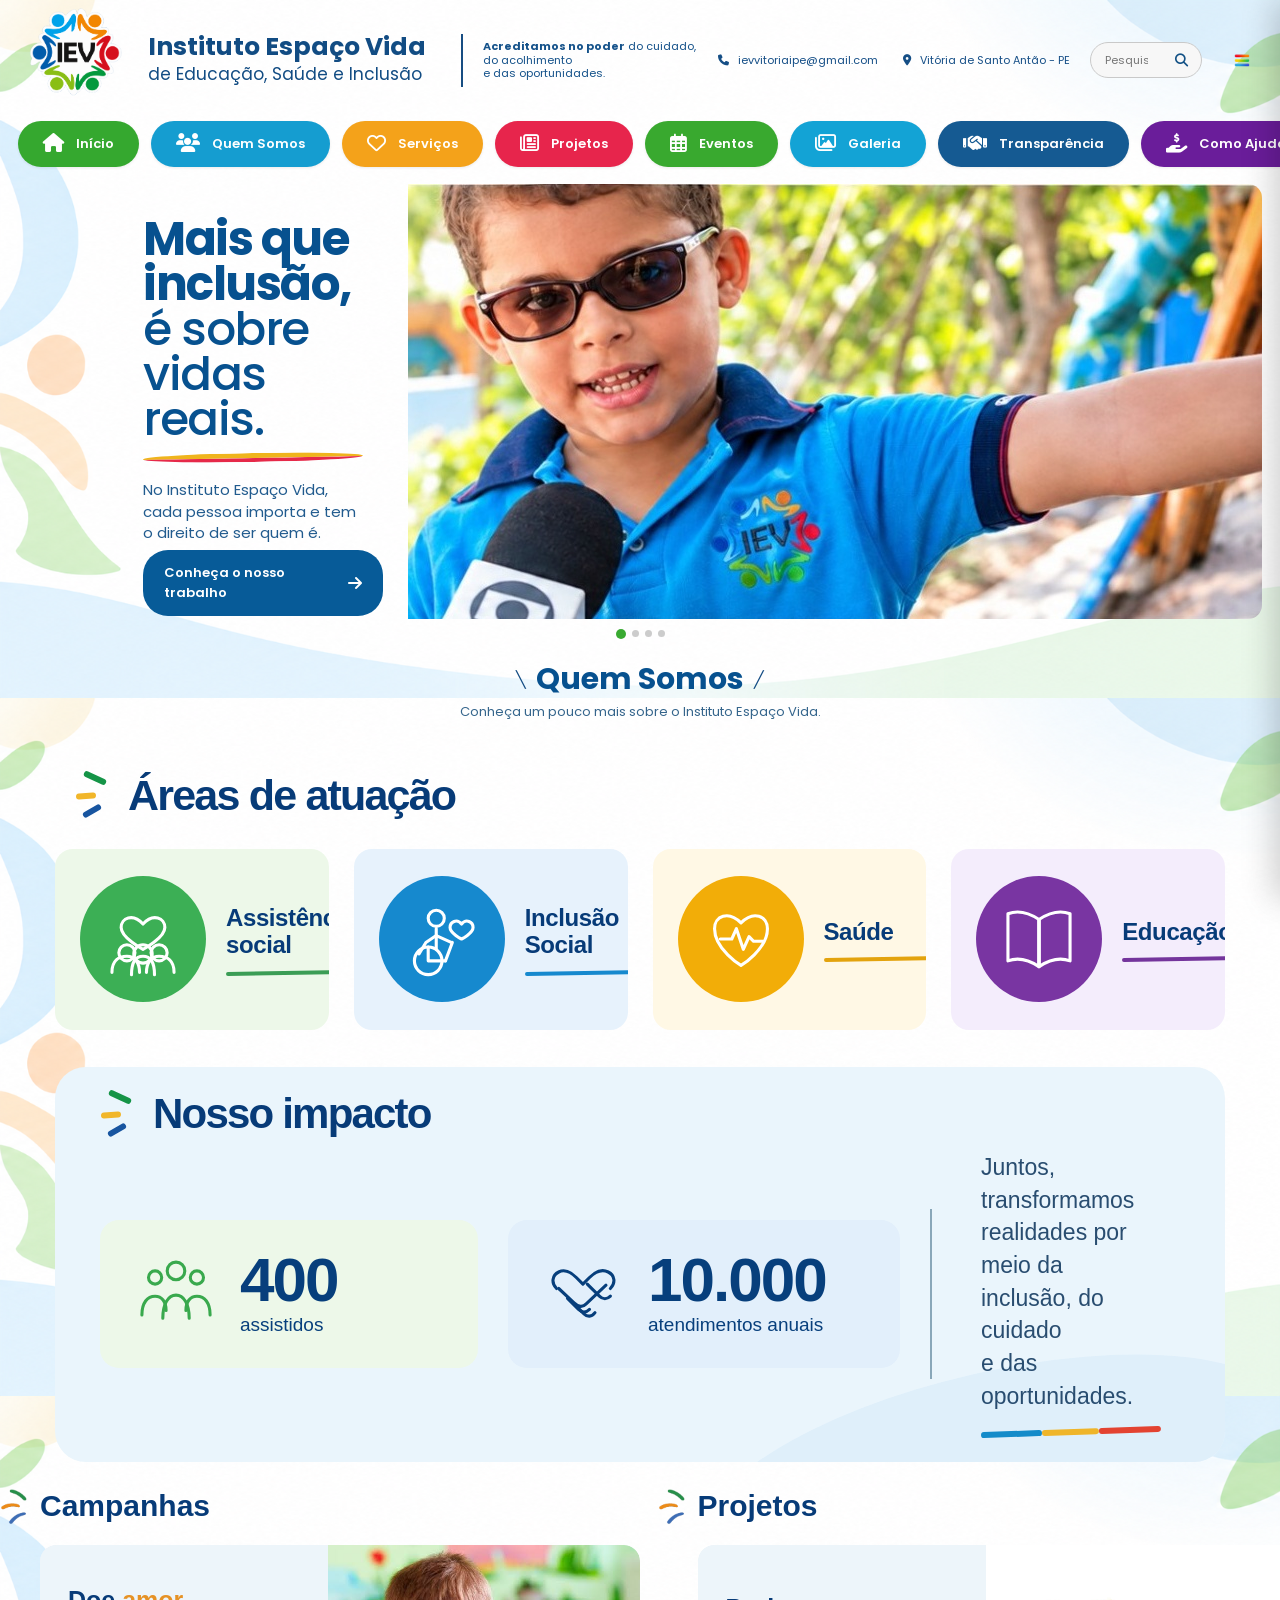
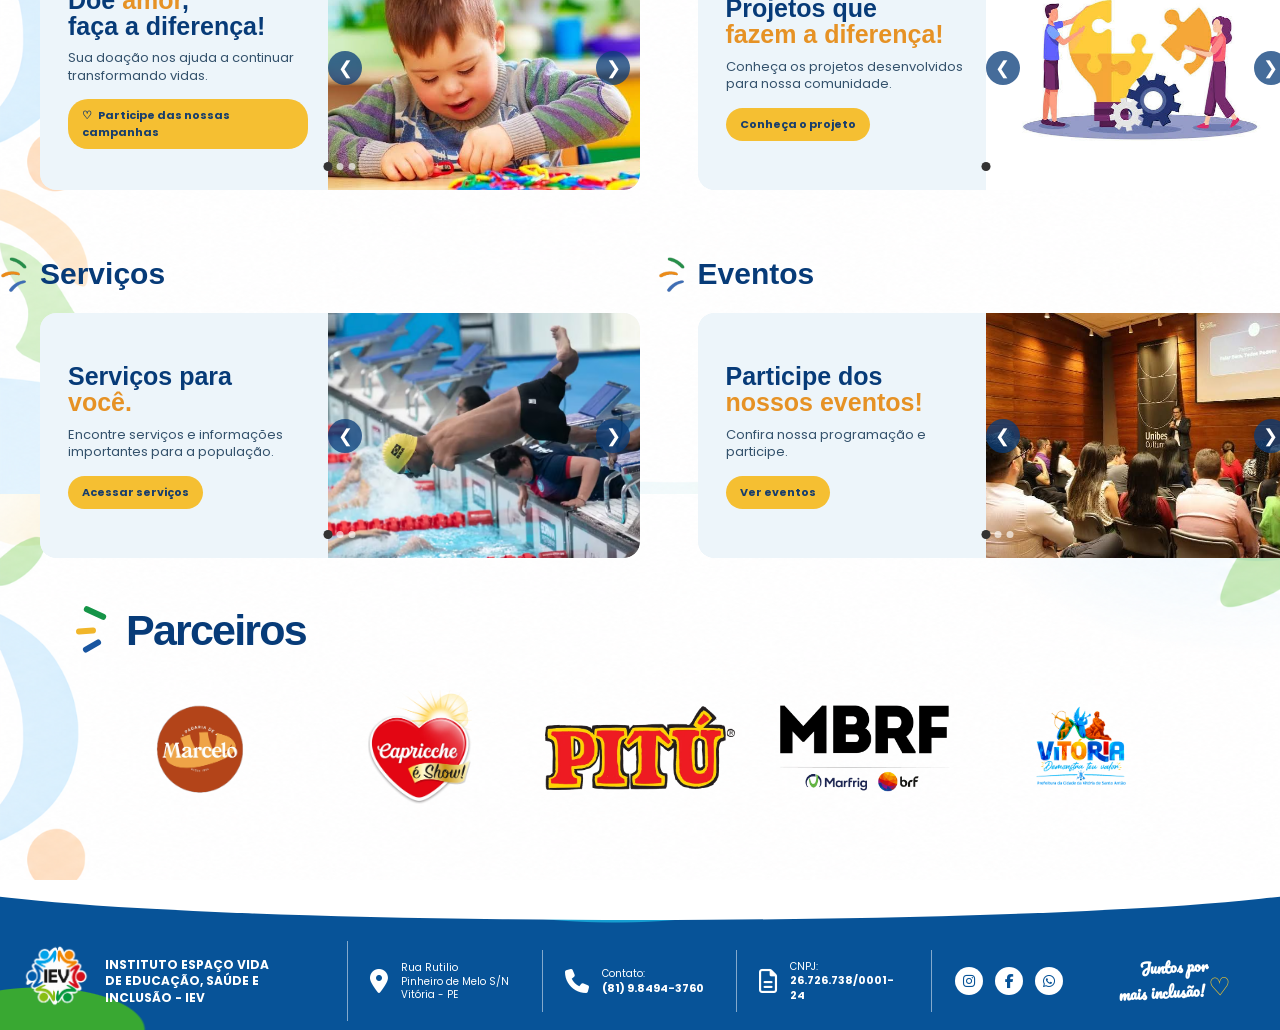
==== index.html @ 8237ec23 "Fix stylesheet and icon paths in index.html" ====
<!DOCTYPE html>
<html lang="pt-BR">
<head>
    <meta charset="UTF-8">
    <meta name="viewport" content="width=device-width, initial-scale=1.0">
    <title>IEV | Início</title>
    <link rel="stylesheet" href="Styles/style.css">
    <link rel="preconnect" href="https://fonts.googleapis.com">
    <link rel="preconnect" href="https://fonts.gstatic.com" crossorigin>
    <link href="https://fonts.googleapis.com/css2?family=Poppins:wght@400;500;600;700;800&family=Pacifico&display=swap" rel="stylesheet">
    <link rel="stylesheet" href="https://cdnjs.cloudflare.com/ajax/libs/font-awesome/6.7.2/css/all.min.css">
    <link rel="shortcut icon" href="Assets/Icons/iev-logo.png" type="image/x-icon">
</head>

<body>

<header class="topo">
    <div class="topo-principal container">
        <a href="#" class="marca">
            <img src="/Assets/Icons/iev-logo.png" alt="Instituto Espaço Vida">
        </a>

        <div class="instituto">
            <h1>Instituto Espaço Vida</h1>
            <span>de Educação, Saúde e Inclusão</span>
        </div>

        <div class="slogan">
            <strong>Acreditamos no poder</strong>
            do cuidado, do acolhimento<br>
            e das oportunidades.
        </div>

        <div class="contato-topo">
            <span><i class="fa-solid fa-phone"></i> ievvitoriaipe@gmail.com</span>
            <span><i class="fa-solid fa-location-dot"></i> Vitória de Santo Antão - PE</span>
        </div>

        <div class="busca">
            <input type="text" placeholder="Pesquisar no site...">
            <button aria-label="Pesquisar">
                <i class="fa-solid fa-magnifying-glass"></i>
            </button>
        </div>

        <div class="menu-hamburger" id="btnMenu">
            <img src="/Assets/Icons/menuHamb.png" alt="Abrir menu">
        </div>
    </div>

    <nav class="menu container">
        <a class="menu-item verde" href="#">
            <i class="fa-solid fa-house"></i> Início
        </a>

        <a class="menu-item azul" href="/Pages/quem-somos.html">
            <i class="fa-solid fa-users"></i> Quem Somos
        </a>

        <a class="menu-item laranja" href="/Pages/servicos.html">
            <i class="fa-regular fa-heart"></i> Serviços
        </a>

        <a class="menu-item vermelho" href="/Pages/projetos.html">
            <i class="fa-regular fa-newspaper"></i> Projetos
        </a>

        <a class="menu-item verde2" href="/Pages/eventos.html">
            <i class="fa-regular fa-calendar-days"></i> Eventos
        </a>

        <a class="menu-item azul2" href="/Pages/galeria.html">
            <i class="fa-regular fa-images"></i> Galeria
        </a>

        <a class="menu-item azul3" href="/Pages/transparencia.html">
            <i class="fa-solid fa-handshake"></i> Transparência
        </a>

        <a class="menu-item roxo" href="/Pages/como-ajudar.html">
            <i class="fa-solid fa-hand-holding-dollar"></i> Como Ajudar
        </a>

        <a class="menu-item roxo2" href="/Pages/contato.html">
            <i class="fa-regular fa-comments"></i> Contato
        </a>
    </nav>


    <!-- =========================
         BARRA LATERAL
    ========================== -->

    <aside class="barra-lateral" id="barraLateral">

        <button class="fechar-menu" id="btnFecharMenu" aria-label="Fechar menu">
            <i class="fa-solid fa-xmark"></i>
        </button>

        <div class="barra-conteudo">

            <div class="barra-titulo">
                <span>ADMINISTRAÇÃO</span>
            </div>

            <a href="/Pages/dashboard.html" class="opcao-intra">
                <i class="fa-solid fa-gauge-high"></i>
                <span>INTRA</span>
            </a>

        </div>

    </aside>

</header>


    <main>

        <section class="hero container">
            <div class="hero-conteudo">
                <div class="hero-texto">
                    <h2>Mais que<br>inclusão,<br><span>é sobre<br>vidas reais.</span></h2>
                    <div class="risco"></div>
                    <p>
                        No Instituto Espaço Vida,<br>
                        cada pessoa importa e tem<br>
                        o direito de ser quem é.
                    </p>
                    <a href="/Pages/projetos.html" class="botao-hero">
                        Conheça o nosso trabalho
                        <i class="fa-solid fa-arrow-right"></i>
                    </a>
                </div>
                <div class="hero-imagem">
                    <img
                        id="hero-slide"
                        src="/Assets/Img/hero_foto.jpg"
                        alt="Criança participando de atividade do Instituto Espaço Vida">
                    </div>
            </div>
        </section>
        <div class="indicadores" id="hero-indicadores"></div>
        <script src="/Script/hero-carousel.js" defer></script>

        <section class="quem-somos">

            <div class="container quem-conteudo">
                <div class="titulo-secao">
                    <span class="linha"></span>
                    <span class="risquinhos">╲</span>
                    <h2>Quem Somos</h2>
                    <span class="risquinhos">╱</span>
                    <span class="linha"></span>
                </div>

                <p>Conheça um pouco mais sobre o Instituto Espaço Vida.</p>
            </div>
        </section>
        
<section class="areas-atuacao">

    <!-- TÍTULO -->
    <div class="areas-titulo">
        <span class="areas-marca" aria-hidden="true">
            <i class="marca-verde"></i>
            <i class="marca-amarela"></i>
            <i class="marca-azul"></i>
        </span>

        <h2>Áreas de atuação</h2>
    </div>


    <!-- ÁREAS -->
    <div class="areas-grid">

        <!-- Assistência Social -->
        <div class="area-card area-verde">
            <div class="area-icone">
                <svg viewBox="0 0 80 80">
                    <!-- coração -->
                    <path d="M40 27
                             C31 17 21 22 21 30
                             C21 39 40 49 40 49
                             C40 49 59 39 59 30
                             C59 22 49 17 40 27Z"/>
                    
                    <!-- pessoas -->
                    <circle cx="26" cy="52" r="7"/>
                    <circle cx="40" cy="53" r="8"/>
                    <circle cx="54" cy="52" r="7"/>

                    <path d="M13 69
                             C13 59 19 55 26 55
                             C33 55 37 61 37 69"/>

                    <path d="M30 71
                             C30 59 34 55 40 55
                             C46 55 50 59 50 71"/>

                    <path d="M43 69
                             C43 61 47 55 54 55
                             C61 55 67 59 67 69"/>
                </svg>
            </div>

            <div class="area-conteudo">
                <h3>Assistência<br>social</h3>
                <span class="area-sublinhado"></span>
            </div>
        </div>


        <!-- Inclusão Social -->
        <div class="area-card area-azul">
            <div class="area-icone">
                <svg viewBox="0 0 80 80">

                    <!-- cabeça -->
                    <circle cx="35" cy="22" r="7"/>

                    <!-- corpo -->
                    <path d="M35 31 L35 49"/>
                    <path d="M35 37 L48 43"/>

                    <!-- braço -->
                    <path d="M35 37 L26 43 L20 53"/>

                    <!-- cadeira -->
                    <circle cx="28" cy="59" r="12"/>
                    <path d="M28 47 L28 59 L43 59"/>
                    <path d="M43 59 L49 43"/>

                    <!-- coração -->
                    <path d="M57 27
                             C53 22 47 25 47 30
                             C47 35 57 40 57 40
                             C57 40 67 35 67 30
                             C67 25 61 22 57 27Z"/>
                </svg>
            </div>

            <div class="area-conteudo">
                <h3>Inclusão<br>Social</h3>
                <span class="area-sublinhado"></span>
            </div>
        </div>


        <!-- Saúde -->
        <div class="area-card area-amarelo">
            <div class="area-icone">
                <svg viewBox="0 0 80 80">
                    <path d="M40 63
                             C40 63 17 49 17 31
                             C17 20 29 15 40 26
                             C51 15 63 20 63 31
                             C63 49 40 63 40 63Z"/>

                    <!-- batimento -->
                    <path d="M22 40
                             H32
                             L36 31
                             L42 49
                             L47 38
                             L51 42
                             H59"/>
                </svg>
            </div>

            <div class="area-conteudo">
                <h3>Saúde</h3>
                <span class="area-sublinhado"></span>
            </div>
        </div>


        <!-- Educação -->
        <div class="area-card area-roxo">
            <div class="area-icone">
                <svg viewBox="0 0 80 80">

                    <!-- livro -->
                    <path d="M13 18
                             C21 15 31 17 40 23
                             V64
                             C31 58 21 56 13 59Z"/>

                    <path d="M67 18
                             C59 15 49 17 40 23
                             V64
                             C49 58 59 56 67 59Z"/>

                    <path d="M40 23V64"/>
                </svg>
            </div>

            <div class="area-conteudo">
                <h3>Educação</h3>
                <span class="area-sublinhado"></span>
            </div>
        </div>

    </div>


    <!-- NOSSO IMPACTO -->
    <div class="impacto">

        <div class="impacto-titulo">
            <span class="areas-marca" aria-hidden="true">
                <i class="marca-verde"></i>
                <i class="marca-amarela"></i>
                <i class="marca-azul"></i>
            </span>

            <h2>Nosso impacto</h2>
        </div>


        <div class="impacto-conteudo">

            <!-- 400 -->
            <div class="impacto-numero impacto-verde">

                <svg class="impacto-icone" viewBox="0 0 80 80">
                    <circle cx="40" cy="19" r="8"/>
                    <circle cx="21" cy="25" r="6"/>
                    <circle cx="59" cy="25" r="6"/>

                    <path d="M28 62
                             C28 49 33 41 40 41
                             C47 41 52 49 52 62"/>

                    <path d="M9 59
                             C9 48 14 42 21 42
                             C27 42 31 47 31 55"/>

                    <path d="M49 55
                             C49 47 53 42 59 42
                             C66 42 71 48 71 59"/>
                </svg>

                <div>
                    <strong>400</strong>
                    <span>assistidos</span>
                </div>

            </div>


            <!-- 10.000 -->
            <div class="impacto-numero impacto-azul">

                <svg class="impacto-icone" viewBox="0 0 80 80">
                    <path d="M15 35
                             C10 30 11 23 17 20
                             C23 17 28 20 33 25
                             L39 31
                             L45 25
                             C50 20 56 17 62 20
                             C68 23 69 30 64 35"/>

                    <path d="M17 35
                             L31 48
                             C35 52 39 52 42 49
                             L60 32"/>

                    <path d="M25 44
                             L35 54
                             C38 57 42 57 45 54"/>

                    <path d="M33 51
                             L40 58
                             C43 61 47 61 50 57"/>

                    <path d="M43 31
                             L54 42
                             C57 45 61 45 64 42"/>
                </svg>

                <div>
                    <strong>10.000</strong>
                    <span>atendimentos anuais</span>
                </div>

            </div>


            <!-- DIVISOR -->
            <div class="impacto-divisor"></div>


            <!-- TEXTO -->
            <div class="impacto-texto">

                <p>
                    Juntos, transformamos<br>
                    realidades por meio da<br>
                    inclusão, do cuidado<br>
                    e das oportunidades.
                </p>

                <div class="impacto-linha">
                    <span class="linha-azul"></span>
                    <span class="linha-amarela"></span>
                    <span class="linha-vermelha"></span>
                </div>

            </div>

        </div>
    </div>

</section>

       <div class="carrosseis-grid">

    <!-- ================= CAMPANHAS ================= -->

    <div class="carrossel-bloco">

        <div class="titulo-campanha">
            <img src="/Assets/Icons/detaLogo.png" alt="">
            <h2>Campanhas</h2>
        </div>

        <div class="carrossel-wrapper">

            <div class="carrossel-container" id="carrossel1">

                <!-- SLIDE 1 -->
                <div class="carrossel-slide">

                    <div class="slide-texto">
                        <h3>Doe <span>amor</span>,<br>faça a diferença!</h3>

                        <p>
                            Sua doação nos ajuda a continuar
                            transformando vidas.
                        </p>

                        <a href="#" class="slide-botao">
                            ♡ &nbsp; Participe das nossas campanhas
                        </a>
                    </div>

                    <div class="slide-imagem">
                        <img src="/Assets/Img/projeto1.jpeg" alt="Campanha">
                    </div>

                </div>


                <!-- SLIDE 2 -->
                <div class="carrossel-slide">

                    <div class="slide-texto">
                        <h3>Juntos podemos<br><span>transformar vidas!</span></h3>

                        <p>
                            Faça parte das nossas ações
                            e ajude quem precisa.
                        </p>

                        <a href="#" class="slide-botao">
                            Saiba mais
                        </a>
                    </div>

                    <div class="slide-imagem">
                        <img src="/Assets/Img/projeto2.jpeg" alt="Campanha">
                    </div>

                </div>


                <!-- SLIDE 3 -->
                <div class="carrossel-slide">

                    <div class="slide-texto">
                        <h3>Uma atitude pode<br><span>mudar tudo.</span></h3>

                        <p>
                            Conheça nossas campanhas
                            e participe.
                        </p>

                        <a href="#" class="slide-botao">
                            Saiba mais
                        </a>
                    </div>

                    <div class="slide-imagem">
                        <img src="/Assets/Img/projeto3.jpeg" alt="Campanha">
                    </div>

                </div>

            </div>

            <button class="btn-carrossel prev" id="btnPrev1">&#10094;</button>
            <button class="btn-carrossel next" id="btnNext1">&#10095;</button>

            <div class="carrossel-indicadores" id="indicadores1"></div>

        </div>

    </div>


    <!-- ================= PROJETOS ================= -->

    <div class="carrossel-bloco">

        <div class="titulo-campanha">
            <img src="/Assets/Icons/detaLogo.png" alt="">
            <h2>Projetos</h2>
        </div>

        <div class="carrossel-wrapper">

            <div class="carrossel-container" id="carrossel2">

                <div class="carrossel-slide">

                    <div class="slide-texto">
                        <h3>Projetos que<br><span>fazem a diferença!</span></h3>

                        <p>
                            Conheça os projetos desenvolvidos
                            para nossa comunidade.
                        </p>

                        <a href="#" class="slide-botao">
                            Conheça o projeto
                        </a>
                    </div>

                    <div class="slide-imagem">
                        <img src="/Assets/Img/projeto4.jpeg" alt="Projeto">
                    </div>

                </div>


                <div class="carrossel-slide">

                    <div class="slide-texto">
                        <h3>Construindo um<br><span>futuro melhor.</span></h3>

                        <p>
                            Nossos projetos levam oportunidades
                            para diferentes áreas.
                        </p>

                        <a href="#" class="slide-botao">
                            Saiba mais
                        </a>
                    </div>

                    <div class="slide-imagem">
                        <img src="/Assets/Img/projeto5.jpeg" alt="Projeto">
                    </div>

                </div>


                <div class="carrossel-slide">

                    <div class="slide-texto">
                        <h3>Transformando<br><span>realidades.</span></h3>

                        <p>
                            Veja os resultados dos nossos projetos.
                        </p>

                        <a href="#" class="slide-botao">
                            Saiba mais
                        </a>
                    </div>

                    <div class="slide-imagem">
                        <img src="/Assets/Img/projeto6.jpeg" alt="Projeto">
                    </div>

                </div>

            </div>

            <button class="btn-carrossel prev" id="btnPrev2">&#10094;</button>
            <button class="btn-carrossel next" id="btnNext2">&#10095;</button>

            <div class="carrossel-indicadores" id="indicadores2"></div>

        </div>

    </div>


    <!-- ================= SERVIÇOS ================= -->

    <div class="carrossel-bloco">

        <div class="titulo-campanha">
            <img src="/Assets/Icons/detaLogo.png" alt="">
            <h2>Serviços</h2>
        </div>

        <div class="carrossel-wrapper">

            <div class="carrossel-container" id="carrossel3">

                <div class="carrossel-slide">

                    <div class="slide-texto">
                        <h3>Serviços para<br><span>você.</span></h3>

                        <p>
                            Encontre serviços e informações
                            importantes para a população.
                        </p>

                        <a href="#" class="slide-botao">
                            Acessar serviços
                        </a>
                    </div>

                    <div class="slide-imagem">
                        <img src="/Assets/Img/servico1.jpeg" alt="Serviço">
                    </div>

                </div>


                <div class="carrossel-slide">

                    <div class="slide-texto">
                        <h3>Facilitando o seu<br><span>dia a dia.</span></h3>

                        <p>
                            Consulte os serviços disponíveis
                            para você.
                        </p>

                        <a href="#" class="slide-botao">
                            Saiba mais
                        </a>
                    </div>

                    <div class="slide-imagem">
                        <img src="/Assets/Img/servico2.jpeg" alt="Serviço">
                    </div>

                </div>


                <div class="carrossel-slide">

                    <div class="slide-texto">
                        <h3>Informação<br><span>ao seu alcance.</span></h3>

                        <p>
                            Acesse informações e serviços
                            de forma simples.
                        </p>

                        <a href="#" class="slide-botao">
                            Saiba mais
                        </a>
                    </div>

                    <div class="slide-imagem">
                        <img src="/Assets/Img/servico3.jpeg" alt="Serviço">
                    </div>

                </div>

            </div>

            <button class="btn-carrossel prev" id="btnPrev3">&#10094;</button>
            <button class="btn-carrossel next" id="btnNext3">&#10095;</button>

            <div class="carrossel-indicadores" id="indicadores3"></div>

        </div>

    </div>


    <!-- ================= EVENTOS ================= -->

    <div class="carrossel-bloco">

        <div class="titulo-campanha">
            <img src="/Assets/Icons/detaLogo.png" alt="">
            <h2>Eventos</h2>
        </div>

        <div class="carrossel-wrapper">

            <div class="carrossel-container" id="carrossel4">

                <div class="carrossel-slide">

                    <div class="slide-texto">
                        <h3>Participe dos<br><span>nossos eventos!</span></h3>

                        <p>
                            Confira nossa programação
                            e participe.
                        </p>

                        <a href="#" class="slide-botao">
                            Ver eventos
                        </a>
                    </div>

                    <div class="slide-imagem">
                        <img src="/Assets/Img/evento1.jpeg" alt="Evento">
                    </div>

                </div>


                <div class="carrossel-slide">

                    <div class="slide-texto">
                        <h3>Momentos que<br><span>fazem história.</span></h3>

                        <p>
                            Confira os próximos eventos
                            da cidade.
                        </p>

                        <a href="#" class="slide-botao">
                            Saiba mais
                        </a>
                    </div>

                    <div class="slide-imagem">
                        <img src="/Assets/Img/evento2.jpeg" alt="Evento">
                    </div>

                </div>


                <div class="carrossel-slide">

                    <div class="slide-texto">
                        <h3>Venha fazer<br><span>parte!</span></h3>

                        <p>
                            Acompanhe nossa agenda
                            de eventos.
                        </p>

                        <a href="#" class="slide-botao">
                            Ver programação
                        </a>
                    </div>

                    <div class="slide-imagem">
                        <img src="/Assets/Img/evento3.jpeg" alt="Evento">
                    </div>

                </div>

            </div>

            <button class="btn-carrossel prev" id="btnPrev4">&#10094;</button>
            <button class="btn-carrossel next" id="btnNext4">&#10095;</button>

            <div class="carrossel-indicadores" id="indicadores4"></div>

        </div>

    </div>

</div>
       







<section class="parceiros">

    <div class="parceiros-titulo">
        <span class="parceiros-marca" aria-hidden="true">
            <i class="marca-verde"></i>
            <i class="marca-amarela"></i>
            <i class="marca-azul"></i>
        </span>

    
        <h2>Parceiros</h2>
    </div>

    <div class="parceiros-logos">

        <div class="parceiro-logo">
            <img src="/Assets/Icons/logo-marcelo.png" alt="Padaria de Marcelo">
        </div>

        <div class="parceiro-logo">
            <img src="/Assets/Icons/carpriche.png" alt="Capricche">
        </div>

        <div class="parceiro-logo">
            <img src="/Assets/Icons/pitu.png" alt="Pitú">
        </div>

        <div class="parceiro-logo">
            <img src="/Assets/Icons/mbrf.png" alt="MBRF">
        </div>

        <div class="parceiro-logo">
            <img src="/Assets/Icons/logo-vitoria.png" alt="Vitória">
        </div>

    </div>

</section>


   


    
</section>

    </main>

    <footer class="rodape">
        <div class="rodape-principal container">

            <div class="footer-marca">
                <img src="/Assets/Icons/iev-logo.png" alt="IEV">
                <strong>INSTITUTO ESPAÇO VIDA<br>
                    DE EDUCAÇÃO, SAÚDE E INCLUSÃO - IEV</strong>
            </div>

            <div class="footer-item">
                <i class="fa-solid fa-location-dot"></i>
                <div>
                    <small>Rua Rutilio</small>
                    <small>Pinheiro de Melo S/N</small>
                    <small>Vitória - PE</small>
                </div>
            </div>

            <div class="footer-item">
                <i class="fa-solid fa-phone"></i>
                <div>
                    <small>Contato:</small>
                    <strong>(81) 9.8494-3760</strong>
                </div>
            </div>

            <div class="footer-item">
                <i class="fa-regular fa-file-lines"></i>
                <div>
                    <small>CNPJ:</small>
                    <strong>26.726.738/0001-24</strong>
                </div>
            </div>

            <div class="redes">
                <a href="https://www.instagram.com/espacovidavitoria/" target="_blank"><i class="fa-brands fa-instagram"></i></a>
                <a href="#" target="_blank"><i class="fa-brands fa-facebook-f"></i></a>
                <a href="https://wa.me/5581984943760" target="_blank"><i class="fa-brands fa-whatsapp"></i></a>
            </div>

            <div class="frase-footer">
                <strong>Juntos por<br>mais inclusão!</strong>
                <span>♡</span>
            </div>
        </div>
    </footer>

    <script src="/Script/script.js"></script>
    <script src="/Script/carrossel.js"></script>

</body>
</html>
---- Styles/style.css ----
/* =========================
   GERAL
========================= */
* {
    margin: 0;
    padding: 0;
    box-sizing: border-box;
}

:root {
    --azul: #075398;
    --azul-escuro: #07518f;
    --azul-claro: #159ed1;
    --verde: #36a62d;
    --verde-claro: #8bcf48;
    --laranja: #f6a51b;
    --vermelho: #e5264f;
    --roxo: #75439a;
    --branco: #ffffff;
}

body {
    font-family: "Poppins", Arial, sans-serif;

    background-image:
        url('/Assets/Img/IevFundo.png'),
        url('/Assets/Img/ievFundo2.png');

    background-size:
        100% auto,
        100% auto;

    background-position:
        top center,
        100% center;

    background-repeat:
        repeat-y,
        repeat-y;

    background-attachment: scroll;

    background-color: #ffffff;

    color: #124b83;
    overflow-x: hidden;
}

h2 {
    text-align: left;
}

.container {
    width: min(1500px, calc(100% - 36px));
    margin: 0 auto;
}

/* =========================
    CABEÇALHO
========================= */


.topo {
    background: transparent;
     position: relative;
    z-index: 10;
}

.topo-principal {
    min-height: 104px;
    display: flex;
    align-items: center;
    gap: 20px;
}

.marca {
    width: 110px;
    flex: 0 0 110px;
}

.marca img {
    display: block;
    width: 100%;
    height: auto;
    mix-blend-mode: multiply;
}

.instituto {
    border-right: 2px solid #174d82;
    padding-right: 28px;
    min-width: 315px;
}

.instituto h1 {
    font-size: 25px;
    line-height: 1.05;
    color: #124c83;
    font-weight: 700;
}

.instituto span {
    font-size: 17px;
    color: #124c83;
}

.slogan {
    font-size: 11px;
    line-height: 1.25;
    color: #15528a;
    min-width: 215px;
}

.slogan strong {
    font-weight: 700;
}

.contato-topo {
    margin-left: auto;
    display: flex;
    align-items: center;
    gap: 25px;
    font-size: 11px;
    color: #164f87;
    white-space: nowrap;
}

.contato-topo i {
    margin-right: 6px;
    color: #154e85;
}

.busca {
    width: 220px;
    height: 36px;
    border: 1px solid #c9c9c9;
    border-radius: 25px;
    display: flex;
    overflow: hidden;
    background: #f7f7f7;
}

.busca input {
    border: 0;
    outline: 0;
    background: transparent;
    padding: 0 14px;
    width: 100%;
    font-family: inherit;
    font-size: 11px;
}

.busca button {
    border: 0;
    background: transparent;
    color: #145286;
    padding: 0 13px;
    cursor: pointer;
}

/* =========================
   MENU
========================= */

.menu {
    display: flex;
    align-items: center;
    justify-content: space-between;
    gap: 12px;
    padding-bottom: 17px;
}

.menu-item {
    height: 46px;
    padding: 0 25px;
    border-radius: 28px;
    color: #fff;
    text-decoration: none;
    display: flex;
    align-items: center;
    justify-content: center;
    gap: 12px;
    font-size: 13px;
    font-weight: 600;
    white-space: nowrap;
    box-shadow: 0 1px 3px rgba(0,0,0,.08);
    transition: transform .2s ease, filter .2s ease;
}

.menu-item:hover {
    transform: translateY(-2px);
    filter: brightness(.96);
}

.menu-item i {
    font-size: 19px;
}

.verde { background: #35a82f; }
.azul { background: #159dd0; }
.laranja { background: #f4a21a; }
.vermelho { background: #e7254c; }
.verde2 { background: #39a92f; }
.azul2 { background: #13a3d5; }
.azul3 { background: #155a92; }
.roxo { background: #6a1d9a; }
.roxo2 { background: #4e1373; }

.menu-hamburger {
    width: 80px;
    height: 80px;
    cursor: pointer;
}

.menu-hamburger img {
    width: 100%;
    height: 100%;
    object-fit: contain;
    display: block;
}

/* =========================
   BARRA LATERAL
========================= */

.barra-lateral {
    position: fixed;
    top: 0;
    right: 0;

    width: 320px;
    height: 100vh;

    background: #ffffff;

    box-shadow: -8px 0 30px rgba(0, 0, 0, 0.18);

    z-index: 9999;

    transform: translateX(100%);
    transition: transform 0.35s ease;

    overflow-y: auto;
}

/* Quando o menu estiver aberto */
.barra-lateral.aberta {
    transform: translateX(0);
}


/* =========================
   BOTÃO FECHAR
========================= */

.fechar-menu {
    position: absolute;

    top: 20px;
    right: 20px;

    width: 50px;
    height: 50px;

    border: none;
    border-radius: 12px;

    background: #075398;
    color: white;

    font-size: 24px;

    cursor: pointer;

    display: flex;
    align-items: center;
    justify-content: center;

    transition: 0.2s ease;
}

.fechar-menu:hover {
    background: #36a62d;
    transform: scale(1.05);
}


/* =========================
   CONTEÚDO
========================= */

.barra-conteudo {
    padding: 95px 25px 30px;
}


/* =========================
   TÍTULO
========================= */

.barra-titulo {
    margin-bottom: 20px;
    padding-bottom: 12px;

    border-bottom: 2px solid #eeeeee;
}

.barra-titulo span {
    font-family: "Poppins", Arial, sans-serif;

    font-size: 14px;
    font-weight: 700;

    color: #075398;

    letter-spacing: 1px;
}


/* =========================
   OPÇÃO INTRA
========================= */

.opcao-intra {
    display: flex;
    align-items: center;
    gap: 15px;

    width: 100%;

    padding: 17px 18px;

    border-radius: 14px;

    background: #075398;

    color: white;

    text-decoration: none;

    font-family: "Poppins", Arial, sans-serif;

    transition: 0.25s ease;

    box-shadow: 0 5px 15px rgba(7, 83, 152, 0.20);
}

.opcao-intra i {
    font-size: 20px;
}

.opcao-intra span {
    font-size: 16px;
    font-weight: 600;
}

.opcao-intra:hover {
    background: #36a62d;

    transform: translateX(-4px);

    box-shadow: 0 7px 18px rgba(54, 166, 45, 0.25);
}


/* =========================
   MOBILE
========================= */

@media (max-width: 600px) {

    .barra-lateral {
        width: 85%;
        max-width: 320px;
    }

}



/* =========================
   PRICIPAL (HERO)
========================= */

.hero {
    border-radius: 14px;
    overflow: hidden;
    height: 435px;
    position: relative;
    background: transparent;
}

.hero-conteudo {
    height: 100%;
    display: flex;
}

.hero-texto {
    width: 29%;
    min-width: 390px;
    position: relative;
    z-index: 2;
    padding: 32px 25px 25px 125px;
    background: transparent;  
}

.hero-texto h2 {
    font-size: 47px;
    line-height: .96;
    font-weight: 700;
    color: #07518f;
    letter-spacing: -1.5px;
}

.hero-texto h2 span {
    font-weight: 500;
}

.risco {
    margin: 12px 0 17px;
    width: 220px;
    height: 8px;
    border-radius: 50%;
    border-top: 5px solid #efb41c;
    border-bottom: 4px solid #e62949;
    transform: rotate(-1deg);
}

.hero-texto p {
    font-size: 15px;
    line-height: 1.42;
    color: #215b8e;
}

.botao-hero {
    margin-top: 7px;
    display: inline-flex;
    align-items: center;
    gap: 22px;
    background: #075b98;
    color: white;
    text-decoration: none;
    padding: 13px 21px;
    border-radius: 25px;
    font-size: 13px;
    font-weight: 600;
}

.botao-hero i {
    font-size: 16px;
}

.hero-imagem {
    flex: 1;
    min-width: 0;
    position: relative;
}

.hero-imagem img {
    width: 100%;
    height: 100%;
    object-fit: cover;
    object-position: center;
    display: block;
}

.indicadores {
    height: 30px;
    display: flex;
    align-items: center;
    justify-content: center;
    gap: 6px;
}

.indicadores span {
    width: 7px;
    height: 7px;
    border-radius: 50%;
    background: #ccc;
}

.indicadores .ativo {
    width: 10px;
    height: 10px;
    background: #39aa31;
}

/* =========================
   PRINCIPAL (QUEM SOMOS)
========================= */

.quem-somos {
    position: relative;
    min-height: 104px;
    overflow: hidden;
    background: transparent;
}

.quem-conteudo {
    position: relative;
    z-index: 2;
    text-align: center;
    padding-top: 8px;
}

.titulo-secao {
    display: flex;
    align-items: center;
    justify-content: center;
    gap: 10px;
}

.titulo-secao h2 {
    font-size: 30px;
    color: #07518f;
    font-weight: 700;
}

.quem-conteudo p {
    margin-top: 0;
    font-size: 13px;
    color: #35658c;
}

.titulo-campanha {
    display: flex;
    align-items: center;
    gap: 10px;
}

.titulo-campanha img {
    width: 40px;
    height: 40px;
    object-fit: contain;
}

.titulo-campanha h2 {
    margin: 0;
}

/* =========================
   RODAPÉ
========================= */

.rodape {
    margin-top: 0;
    min-height: 150px;
    color: #fff;
    background:
        radial-gradient(250px 100px at 3% 100%, #39a832 0 42%, transparent 43%),
        radial-gradient(420px 100px at 48% 0%, #159ed1 0 42%, transparent 43%),
        #075398;
    position: relative;
    overflow: hidden;
}

.rodape::before {
    content: "";
    position: absolute;
    left: -5%;
    right: -5%;
    top: -40px;
    height: 80px;
    background: #fff;
    border-radius: 50%;
}

.rodape-principal {
    position: relative;
    z-index: 2;
    min-height: 150px;
    padding-top: 52px;
    display: grid;
    grid-template-columns: 1.7fr 1fr 1fr 1fr .8fr .9fr;
    align-items: center;
}

.footer-marca,
.footer-item,
.redes {
    min-height: 62px;
    display: flex;
    align-items: center;
}

.footer-marca {
    gap: 14px;
    padding-right: 20px;
    border-right: 1px solid rgba(255,255,255,.5);
}

.footer-marca img {
    width: 85px;
    height: 80px;
    object-fit: cover;
    mix-blend-mode: screen;
}

.footer-marca strong {
    font-size: 12px;
    line-height: 1.35;
}

.footer-item {
    gap: 13px;
    padding: 0 22px;
    border-right: 1px solid rgba(255,255,255,.5);
}

.footer-item > i {
    font-size: 24px;
}

.footer-item small,
.footer-item strong {
    display: block;
    font-size: 10px;
    line-height: 1.35;
}

.footer-item strong {
    font-size: 11px;
}

.redes {
    justify-content: center;
    gap: 12px;
}

.redes a {
    color: #075398;
    background: #fff;
    width: 28px;
    height: 28px;
    border-radius: 50%;
    display: grid;
    place-items: center;
    text-decoration: none;
    font-size: 14px;
}

.frase-footer {
    font-family: "Pacifico", cursive;
    font-size: 15px;
    line-height: 1.1;
    transform: rotate(-3deg);
    text-align: center;
}

.frase-footer span {
    color: #f5c82e;
    font-family: Arial;
    font-size: 25px;
}

/* =========================
   RESPONSIVO
========================= */

@media (max-width: 1250px) {
    .contato-topo {
        display: none;
    }

    .menu-item {
        padding: 0 15px;
        font-size: 11px;
    }

    .hero-texto {
        padding-left: 70px;
    }

    .hero-texto h2 {
        font-size: 40px;
    }

    .rodape-principal {
        grid-template-columns: 1.5fr 1fr 1fr;
        row-gap: 15px;
    }
}


@media (max-width: 900px) {
    .topo-principal {
        flex-wrap: wrap;
        padding: 12px 0;
    }

    .instituto {
        border-right: 0;
        padding-right: 0;
    }

    .slogan {
        display: none;
    }

    .busca {
        margin-left: auto;
    }

    .menu {
        overflow-x: auto;
        justify-content: flex-start;
        padding-bottom: 12px;
    }

    .menu-item {
        flex: 0 0 auto;
    }

    .hero {
        height: auto;
    }

    .hero-conteudo {
        flex-direction: column;
    }

    .hero-texto {
        width: 100%;
        min-width: 0;
        padding: 35px;
    }

    .hero-imagem {
        height: 330px;
    }

    .rodape-principal {
        grid-template-columns: 1fr 1fr;
        padding-bottom: 25px;
    }
}

@media (max-width: 600px) {
    .container {
        width: min(100% - 20px, 1500px);
    }

    .marca {
        width: 75px;
        flex-basis: 75px;
    }

    .instituto h1 {
        font-size: 18px;
    }

    .instituto span {
        font-size: 12px;
    }

    .busca {
        width: 100%;
        order: 5;
    }

    .hero-texto {
        padding: 30px 25px;
    }

    .hero-texto h2 {
        font-size: 38px;
    }

    .hero-imagem {
        height: 250px;
    }

    .titulo-secao h2 {
        font-size: 23px;
    }

    .rodape-principal {
        grid-template-columns: 1fr;
    }

    .footer-marca,
    .footer-item {
        border-right: 0;
        border-bottom: 1px solid rgba(255,255,255,.25);
        padding: 12px 0;
    }
}

/* Reset básico para evitar quebras de layout */
* {
    box-sizing: border-box;
    margin: 0;
    padding: 0;
}

/* Container principal do carrossel */
.carrossel-wrapper {
    position: relative;
    width: 100%;
    max-width: 600px;
    margin: 20px 0 20px 40px;
    overflow: hidden; /* Evita que os botões vazem */
    border-radius: 50px;
}

/* Trilho do carrossel */
.carrossel-container {
    display: flex;
    overflow-x: auto;
    scroll-snap-type: x mandatory;
    scroll-behavior: smooth;
    width: 100%;
    /* Esconde a barra de rolagem */
    -webkit-overflow-scrolling: touch;
    scrollbar-width: none; /* Firefox */
    -ms-overflow-style: none;  /* IE e Edge */
}

.carrossel-container::-webkit-scrollbar {
    display: none; /* Chrome, Safari, Opera */
}

/* Slide individual */
.carrossel-slide {
    flex: 0 0 100%;
    width: 100%;
    scroll-snap-align: start;
}

.carrossel-slide img {
    width: 100%;
    height: auto;
    display: block;
    object-fit: cover;
    pointer-events: none; /* Evita arrastar a imagem em si */
}

/* Botões Anterior e Próximo */
.btn-carrossel {
    position: absolute;
    top: 50%;
    transform: translateY(-50%);
    background: rgba(0, 0, 0, 0.6);
    color: #ffffff;
    border: none;
    font-size: 18px;
    width: 40px;
    height: 40px;
    border-radius: 50%;
    cursor: pointer;
    z-index: 5;
    display: flex;
    align-items: center;
    justify-content: center;
    transition: background 0.2s ease;
}

.btn-carrossel:hover {
    background: rgba(0, 0, 0, 0.9);
    }

.btn-carrossel.prev { left: 10px; }
.btn-carrossel.next { right: 10px; }

/* Indicadores / Bolinhas */
.carrossel-indicadores {
    display: flex;
    justify-content: center;
    gap: 8px;
    padding: 10px 0;
}

.carrossel-indicadores span {
    width: 10px;
    height: 10px;
    border-radius: 50%;
    background-color: #ccc;
    cursor: pointer;
    transition: all 0.3s ease;
}

.carrossel-indicadores span.ativo {
    background-color: #333;
    transform: scale(1.3);
}

/* =========================================
   ÁREAS DE ATUAÇÃO
   ========================================= */

.areas-atuacao {
    width: 100%;
    max-width: 1536px;
    margin: 0 auto;
    padding: 15px 55px 25px;
    font-family: Arial, Helvetica, sans-serif;
    color: #0b3973;
}


/* =========================================
   TÍTULOS
   ========================================= */

.areas-titulo,
.impacto-titulo {
    display: flex;
    align-items: center;
    gap: 18px;
}

.areas-titulo {
    margin-left: 20px;
    margin-bottom: 26px;
}

.areas-titulo h2,
.impacto-titulo h2 {
    margin: 0;
    color: #073b78;
    font-family: "Trebuchet MS", Arial, sans-serif;
    font-size: 43px;
    font-weight: 700;
    letter-spacing: -1.8px;
}


/* =========================================
   MARQUINHA COLORIDA
   ========================================= */

.areas-marca {
    position: relative;
    width: 35px;
    height: 55px;
    display: inline-block;
    flex-shrink: 0;
}

.areas-marca i {
    position: absolute;
    display: block;
    height: 6px;
    border-radius: 100px;
    transform: rotate(25deg);
}

.marca-verde {
    width: 24px;
    background: #159447;
    top: 7px;
    left: 8px;
}

.marca-amarela {
    width: 20px;
    background: #f1b62a;
    top: 25px;
    left: 1px;
    transform: rotate(-4deg) !important;
}

.marca-azul {
    width: 20px;
    background: #1855a0;
    top: 40px;
    left: 7px;
    transform: rotate(-30deg) !important;
}


/* =========================================
   CARDS DAS ÁREAS
   ========================================= */

.areas-grid {
    display: grid;
    grid-template-columns: repeat(4, 1fr);
    gap: 25px;
    width: 100%;
}

.area-card {
    height: 181px;
    border-radius: 18px;
    display: flex;
    align-items: center;
    padding: 19px 25px;
    gap: 20px;
    overflow: hidden;
}


/* Cores de fundo */

.area-verde {
    background: #edf8e9;
}

.area-azul {
    background: #e7f2fc;
}

.area-amarelo {
    background: #fff8e5;
}

.area-roxo {
    background: #f4edfc;
}


/* =========================================
   ÍCONES
   ========================================= */

.area-icone {
    width: 126px;
    height: 126px;
    min-width: 126px;
    border-radius: 50%;
    display: flex;
    align-items: center;
    justify-content: center;
}

.area-icone svg {
    width: 92px;
    height: 92px;
    fill: none;
    stroke: white;
    stroke-width: 2.7;
    stroke-linecap: round;
    stroke-linejoin: round;
}

.area-verde .area-icone {
    background: #3caf55;
}

.area-azul .area-icone {
    background: #1689ce;
}

.area-amarelo .area-icone {
    background: #f2ad08;
}

.area-roxo .area-icone {
    background: #7935a2;
}


/* =========================================
   TEXTO DOS CARDS
   ========================================= */

.area-conteudo {
    display: flex;
    flex-direction: column;
    align-items: flex-start;
    justify-content: center;
}

.area-conteudo h3 {
    margin: 0;
    color: #073b78;
    font-size: 24px;
    line-height: 1.15;
    font-weight: 700;
    letter-spacing: -0.4px;
}

.area-sublinhado {
    display: block;
    width: 112px;
    height: 4px;
    margin-top: 12px;
    border-radius: 100px;
    transform: rotate(-1deg);
}

.area-verde .area-sublinhado {
    background: #3b9d55;
}

.area-azul .area-sublinhado {
    background: #1689ce;
}

.area-amarelo .area-sublinhado {
    background: #e3a30d;
}

.area-roxo .area-sublinhado {
    background: #74359c;
}


/* =========================================
   NOSSO IMPACTO
   ========================================= */

.impacto {
    position: relative;
    width: 100%;
    min-height: 285px;
    margin-top: 37px;
    padding: 20px 45px 25px;
    border-radius: 31px;
    background: #eaf5fc;
    overflow: hidden;
}


/* pequeno degradê no canto inferior direito */

.impacto::after {
    content: "";
    position: absolute;
    right: -70px;
    bottom: -120px;
    width: 600px;
    height: 210px;
    background: #dceefa;
    transform: rotate(-13deg);
    border-radius: 50%;
    opacity: .8;
}


/* título */

.impacto-titulo {
    position: relative;
    z-index: 2;
    margin-bottom: 9px;
}

.impacto-titulo h2 {
    font-size: 42px;
}


/* =========================================
   CONTEÚDO DO IMPACTO
   ========================================= */

.impacto-conteudo {
    position: relative;
    z-index: 2;

    display: grid;
    grid-template-columns: 378px 392px 1px 1fr;
    align-items: center;

    column-gap: 30px;
}


/* =========================================
   CARDS DOS NÚMEROS
   ========================================= */

.impacto-numero {
    height: 148px;
    border-radius: 19px;

    display: flex;
    align-items: center;

    padding: 15px 32px;
    gap: 20px;
}

.impacto-verde {
    background: #edf8e9;
}

.impacto-azul {
    background: #e2effb;
}


.impacto-icone {
    width: 88px;
    height: 88px;
    min-width: 88px;

    fill: none;
    stroke-width: 2.8;
    stroke-linecap: round;
    stroke-linejoin: round;
}

.impacto-verde .impacto-icone {
    stroke: #39a94d;
}

.impacto-azul .impacto-icone {
    stroke: #073f7c;
}


.impacto-numero strong {
    display: block;
    color: #073f7c;
    font-size: 62px;
    line-height: .9;
    font-weight: 700;
    letter-spacing: -2px;
}

.impacto-numero span {
    display: block;
    color: #073f7c;
    font-size: 19px;
    margin-top: 6px;
    white-space: nowrap;
}


/* =========================================
   DIVISOR
   ========================================= */

.impacto-divisor {
    height: 170px;
    width: 2px;
    background: #7194a9;
    opacity: .8;
}


/* =========================================
   TEXTO LATERAL
   ========================================= */

.impacto-texto {
    padding-left: 20px;
}

.impacto-texto p {
    margin: 0;
    color: #294d70;
    font-size: 23px;
    line-height: 1.42;
    font-weight: 400;
}


/* =========================================
   LINHAS COLORIDAS
   ========================================= */

.impacto-linha {
    position: relative;
    display: flex;
    width: 180px;
    height: 8px;
    margin-top: 17px;
    margin-left: 0;
    transform: rotate(-2deg);
}

.impacto-linha span {
    display: block;
    height: 6px;
    border-radius: 100px;
}

.linha-azul {
    width: 62px;
    background: #148bc9;
}

.linha-amarela {
    width: 57px;
    background: #efb52a;
}

.linha-vermelha {
    width: 63px;
    background: #e34331;
}


/* =========================================
   RESPONSIVIDADE
   ========================================= */

@media (max-width: 1200px) {

    .areas-atuacao {
        padding-left: 30px;
        padding-right: 30px;
    }

    .area-card {
        padding: 15px;
        gap: 12px;
    }

    .area-icone {
        width: 100px;
        height: 100px;
        min-width: 100px;
    }

    .area-icone svg {
        width: 75px;
        height: 75px;
    }

    .area-conteudo h3 {
        font-size: 20px;
    }

    .impacto-conteudo {
        grid-template-columns:
            minmax(260px, 1fr)
            minmax(280px, 1fr)
            1px
            minmax(250px, 1fr);
        gap: 20px;
    }

    .impacto-numero {
        padding: 12px 18px;
    }

    .impacto-numero strong {
        font-size: 48px;
    }
}


@media (max-width: 900px) {

    .areas-titulo h2,
    .impacto-titulo h2 {
        font-size: 36px;
    }

    .areas-grid {
        grid-template-columns: repeat(2, 1fr);
    }

    .impacto {
        padding: 25px;
    }

    .impacto-conteudo {
        grid-template-columns: 1fr 1fr;
    }

    .impacto-divisor {
        display: none;
    }

    .impacto-texto {
        grid-column: 1 / -1;
        padding: 20px 0 0;
    }
}


@media (max-width: 600px) {

    .areas-atuacao {
        padding: 15px 16px 30px;
    }

    .areas-titulo {
        margin-left: 0;
        margin-bottom: 20px;
        gap: 8px;
    }

    .areas-titulo h2,
    .impacto-titulo h2 {
        font-size: 30px;
        letter-spacing: -1px;
    }

    .areas-marca {
        transform: scale(.75);
        transform-origin: left center;
        width: 28px;
    }

    .areas-grid {
        grid-template-columns: 1fr;
        gap: 14px;
    }

    .area-card {
        height: 145px;
        padding: 12px 20px;
        border-radius: 16px;
    }

    .area-icone {
        width: 105px;
        height: 105px;
        min-width: 105px;
    }

    .area-icone svg {
        width: 78px;
        height: 78px;
    }

    .area-conteudo h3 {
        font-size: 20px;
    }

    .area-sublinhado {
        width: 90px;
        margin-top: 8px;
    }

    .impacto {
        margin-top: 25px;
        padding: 20px 15px;
        border-radius: 22px;
    }

    .impacto-titulo {
        gap: 5px;
        margin-bottom: 15px;
    }

    .impacto-conteudo {
        display: flex;
        flex-direction: column;
        gap: 14px;
    }

    .impacto-numero {
        width: 100%;
        height: 120px;
        padding: 12px 20px;
    }

    .impacto-icone {
        width: 70px;
        height: 70px;
        min-width: 70px;
    }

    .impacto-numero strong {
        font-size: 45px;
    }

    .impacto-numero span {
        font-size: 16px;
    }

    .impacto-texto {
        padding-top: 8px;
    }

    .impacto-texto p {
        font-size: 18px;
    }

    .impacto-linha {
        margin-top: 12px;
    }
}

.carrosseis-grid {
    display: grid;
    grid-template-columns: repeat(2, minmax(0, 1fr));
    gap: 45px 35px;
    width: 100%;
}

.carrossel-bloco {
    width: 100%;
    min-width: 0;
}

.titulo-campanha {
    display: flex;
    align-items: center;
    gap: 12px;
    margin-bottom: 15px;
}

.titulo-campanha img {
    width: 35px;
    height: auto;
}

.titulo-campanha h2 {
    margin: 0;
}


/* O carrossel ocupa toda a largura do bloco */

.carrossel-wrapper {
    width: 100%;
}


/* Evita que a imagem ultrapasse o bloco */

.carrossel-container {
    width: 100%;
}

.carrossel-slide {
    width: 100%;
}

.carrossel-slide img {
    width: 100%;
    display: block;
    object-fit: cover;
}


/* Celular */

@media (max-width: 768px) {

    .carrosseis-grid {
        grid-template-columns: 1fr;
        gap: 35px;
    }

}

<!--CARROSs>

/* =========================================
   GRID DOS 4 CARROSSÉIS
   ========================================= */

.carrosseis-grid {
    width: 100%;
    max-width: 1400px;
    margin:  auto;

    display: grid;
    grid-template-columns: repeat(2, minmax(0, 1fr));

    gap: 40px 30px;
}


/* =========================================
   CADA BLOCO
   ========================================= */

.carrossel-bloco {
    width: 100%;
    min-width: 0;
}


/* =========================================
   TÍTULO
   ========================================= */

.titulo-campanha {
    display: flex;
    align-items: center;
    gap: 10px;

    margin-bottom: 12px;
}

.titulo-campanha img {
    width: 30px;
    height: auto;
}

.titulo-campanha h2 {
    margin: 0;

    color: #073b78;

    font-family: "Trebuchet MS", Arial, sans-serif;

    font-size: 30px;
    font-weight: 700;
}


/* =========================================
   ÁREA DO CARROSSEL
   ========================================= */

.carrossel-wrapper {
    position: relative;

    width: 100%;

    overflow: hidden;

    border-radius: 16px;
}


/* =========================================
   CONTAINER
   ========================================= */

.carrossel-container {
    display: flex;

    width: 100%;

    transition: transform .5s ease;
}


/* =========================================
   SLIDE
   ========================================= */

.carrossel-slide {

    min-width: 100%;
    width: 100%;

    height: 245px;

    display: flex;

    background: #eef5f8;

    overflow: hidden;

    border-radius: 16px;
}


/* =========================================
   TEXTO
   ========================================= */

.slide-texto {

    width: 48%;

    padding: 25px 20px 25px 28px;

    display: flex;
    flex-direction: column;
    justify-content: center;
    align-items: flex-start;

    background: #edf5fa;

    z-index: 2;
}


.slide-texto h3 {

    margin: 0 0 10px;

    color: #073b78;

    font-family: "Trebuchet MS", Arial, sans-serif;

    font-size: 25px;

    line-height: 1.05;

    font-weight: 700;
}


.slide-texto h3 span {

    color: #e69225;

    font-family: "Trebuchet MS", Arial, sans-serif;
}


.slide-texto p {

    margin: 0 0 15px;

    max-width: 240px;

    color: #34526c;

    font-size: 13px;

    line-height: 1.35;
}


/* =========================================
   BOTÃO
   ========================================= */

.slide-botao {

    display: inline-flex;

    align-items: center;

    padding: 8px 14px;

    border-radius: 20px;

    background: #f5bf32;

    color: #173d6c;

    font-size: 11px;

    font-weight: 700;

    text-decoration: none;

    transition: .2s;
}


.slide-botao:hover {

    transform: translateY(-2px);

    filter: brightness(.95);
}


/* =========================================
   IMAGEM
   ========================================= */

.slide-imagem {

    width: 52%;

    height: 100%;

    overflow: hidden;
}


.slide-imagem img {

    width: 100%;
    height: 100%;

    display: block;

    object-fit: cover;

    object-position: center;
}


/* =========================================
   BOTÕES DO CARROSSEL
   ========================================= */

.btn-carrossel {

    position: absolute;

    top: 50%;

    transform: translateY(-50%);

    z-index: 5;

    width: 34px;
    height: 34px;

    border: none;

    border-radius: 50%;

    background: rgba(7, 59, 120, .75);

    color: white;

    cursor: pointer;

    display: flex;

    align-items: center;
    justify-content: center;

    font-size: 18px;

    transition: .2s;
}


.btn-carrossel:hover {

    background: #073b78;

    transform: translateY(-50%) scale(1.05);
}


.btn-carrossel.prev {

    left: 48%;
}


.btn-carrossel.next {

    right: 10px;
}


/* =========================================
   INDICADORES
   ========================================= */

.carrossel-indicadores {

    position: absolute;

    bottom: 10px;

    left: 50%;

    transform: translateX(-50%);

    display: flex;

    gap: 5px;

    z-index: 10;
}


.carrossel-indicadores span {

    width: 7px;
    height: 7px;

    border-radius: 50%;

    background: rgba(255,255,255,.65);

    cursor: pointer;
}


.carrossel-indicadores span.active {

    width: 20px;

    border-radius: 10px;

    background: #f2b52b;
}


/* =========================================
   RESPONSIVO
   ========================================= */

@media (max-width: 900px) {

    .carrosseis-grid {

        grid-template-columns: 1fr 1fr;

        gap: 25px 18px;
    }


    .carrossel-slide {

        height: 220px;
    }


    .slide-texto {

        padding: 18px;
    }


    .slide-texto h3 {

        font-size: 21px;
    }


    .slide-texto p {

        font-size: 11px;
    }

}


@media (max-width: 650px) {

    .carrosseis-grid {

        grid-template-columns: 1fr;

        gap: 30px;
    }


    .carrossel-slide {

        height: 230px;
    }


    .slide-texto {

        width: 50%;

        padding: 18px;
    }


    .slide-imagem {

        width: 50%;
    }


    .slide-texto h3 {

        font-size: 21px;
    }

}
/* =========================================
   PARCEIROS
   ========================================= */

.parceiros {
    width: 100%;
    max-width: 1536px;
    margin: 0 auto;
    padding: 25px 55px 45px;
    background: transparent;
    position: relative;
}


/* =========================================
   TÍTULO
   ========================================= */

.parceiros-titulo {
    display: flex;
    align-items: center;
    gap: 16px;
    margin-left: 20px;
    margin-bottom: 12px;
}

.parceiros-titulo h2 {
    margin: 0;
    color: #073b78;
    font-family: "Trebuchet MS", Arial, sans-serif;
    font-size: 43px;
    font-weight: 700;
    letter-spacing: -1.8px;
}


/* =========================================
   MARQUINHA COLORIDA
   ========================================= */

.parceiros-marca {
    position: relative;
    width: 35px;
    height: 55px;
    display: inline-block;
    flex-shrink: 0;
}

.parceiros-marca i {
    position: absolute;
    display: block;
    height: 6px;
    border-radius: 100px;
}

.parceiros-marca .marca-verde {
    width: 24px;
    background: #159447;
    top: 7px;
    left: 8px;
    transform: rotate(25deg);
}

.parceiros-marca .marca-amarela {
    width: 20px;
    background: #f1b62a;
    top: 25px;
    left: 1px;
    transform: rotate(-4deg);
}

.parceiros-marca .marca-azul {
    width: 20px;
    background: #1855a0;
    top: 40px;
    left: 7px;
    transform: rotate(-30deg);
}


/* =========================================
   LOGOS DOS PARCEIROS
   ========================================= */

.parceiros-logos {
    width: 100%;

    display: grid;
    grid-template-columns:
        repeat(5, 1fr);

    align-items: center;
    justify-items: center;

    min-height: 165px;

    padding: 5px 35px 15px;
}


.parceiro-logo {
    width: 100%;
    height: 130px;

    display: flex;
    align-items: center;
    justify-content: center;
}

.parceiro-logo img {
    display: block;

    max-width: 190px;
    max-height: 115px;

    width: auto;
    height: auto;

    object-fit: contain;
}

/* =========================================
   RESPONSIVIDADE
   ========================================= */

@media (max-width: 1000px) {

    .parceiros {
        padding-left: 30px;
        padding-right: 30px;
    }

    .parceiros-logos {
        padding-left: 10px;
        padding-right: 10px;
    }

    .parceiro-logo img {
        max-width: 150px;
        max-height: 95px;
    }

    
}


@media (max-width: 700px) {

    .parceiros {
        padding: 20px 20px 35px;
    }

    .parceiros-titulo {
        margin-left: 0;
        gap: 8px;
    }

    .parceiros-titulo h2 {
        font-size: 32px;
    }

    .parceiros-logos {
        grid-template-columns: repeat(2, 1fr);
        gap: 15px;
        min-height: auto;
    }

    .parceiro-logo {
        height: 100px;
    }

    .parceiro-logo img {
        max-width: 135px;
        max-height: 80px;
    }

   

}


@media (max-width: 450px) {

    .parceiros-titulo h2 {
        font-size: 28px;
    }

    .parceiros-logos {
        grid-template-columns: 1fr 1fr;
        gap: 5px;
    }

    .parceiro-logo {
        height: 85px;
    }

    .parceiro-logo img {
        max-width: 115px;
        max-height: 70px;
    }

}
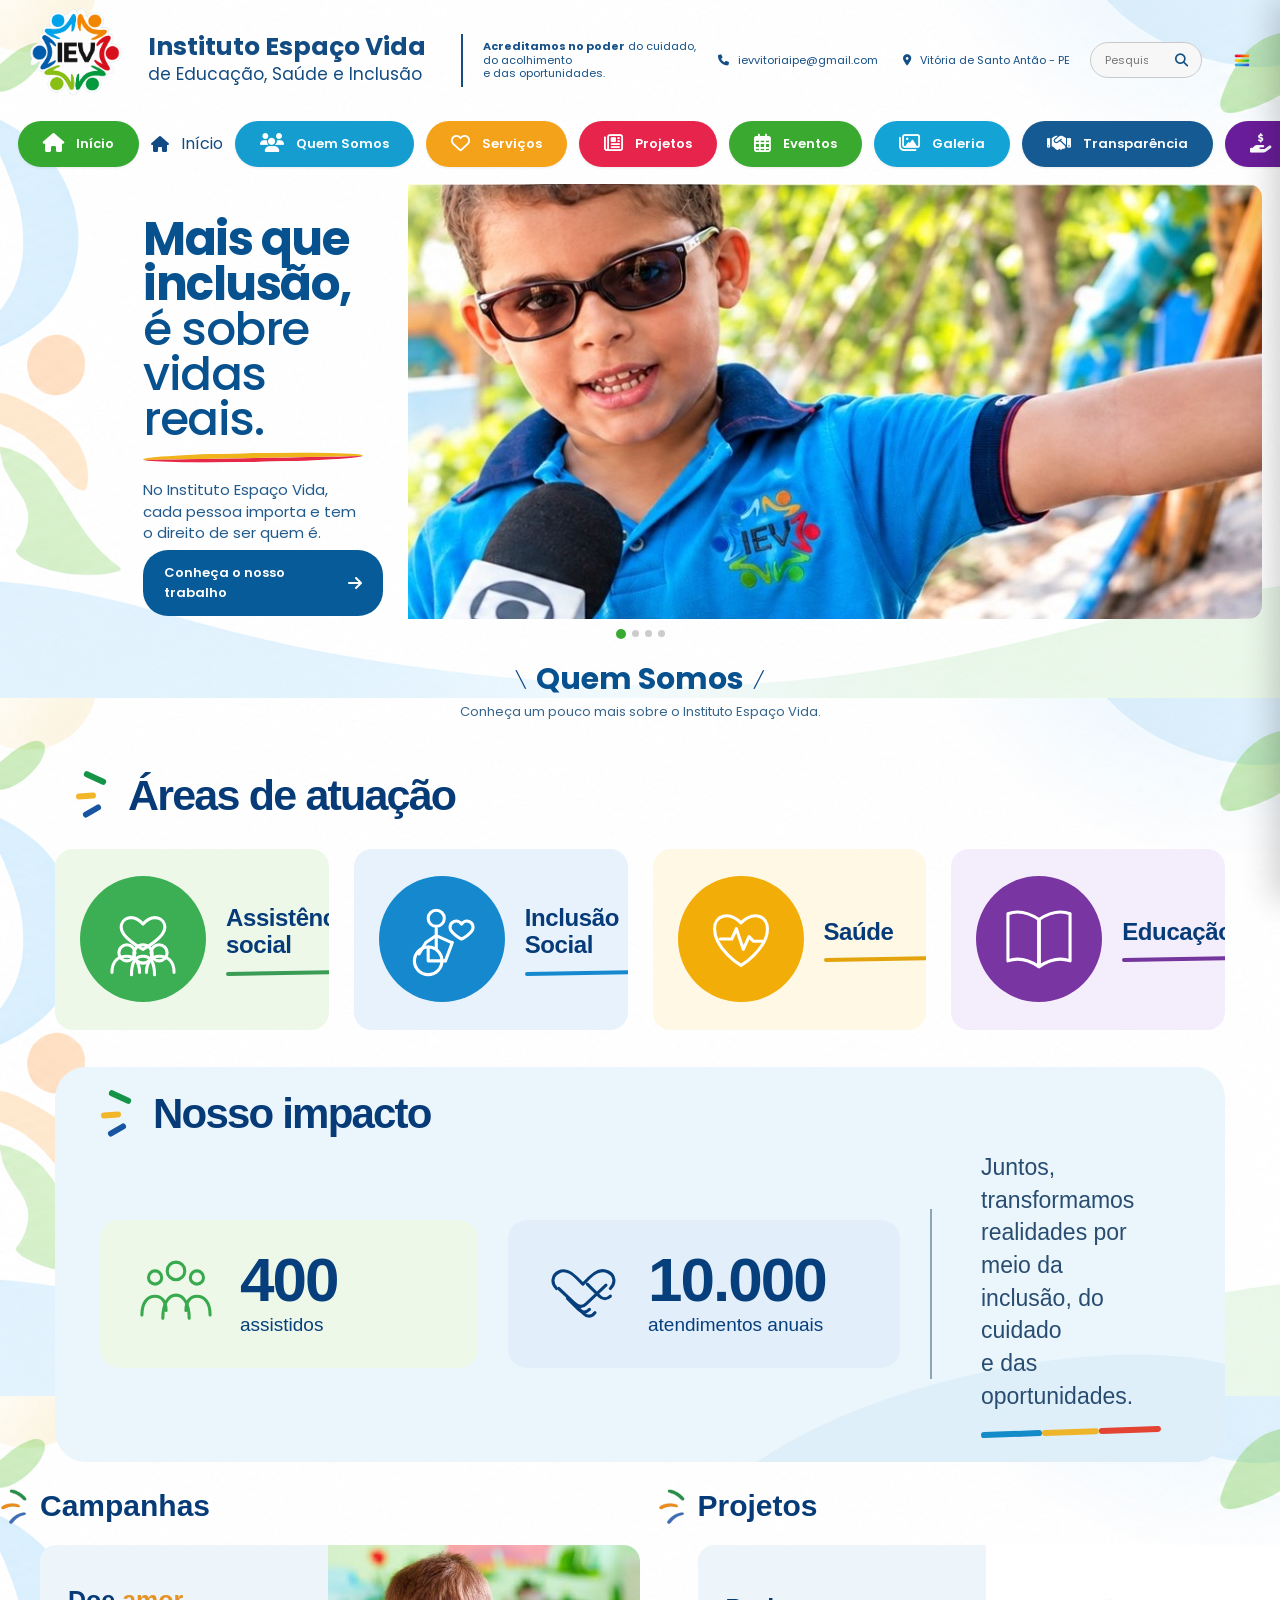
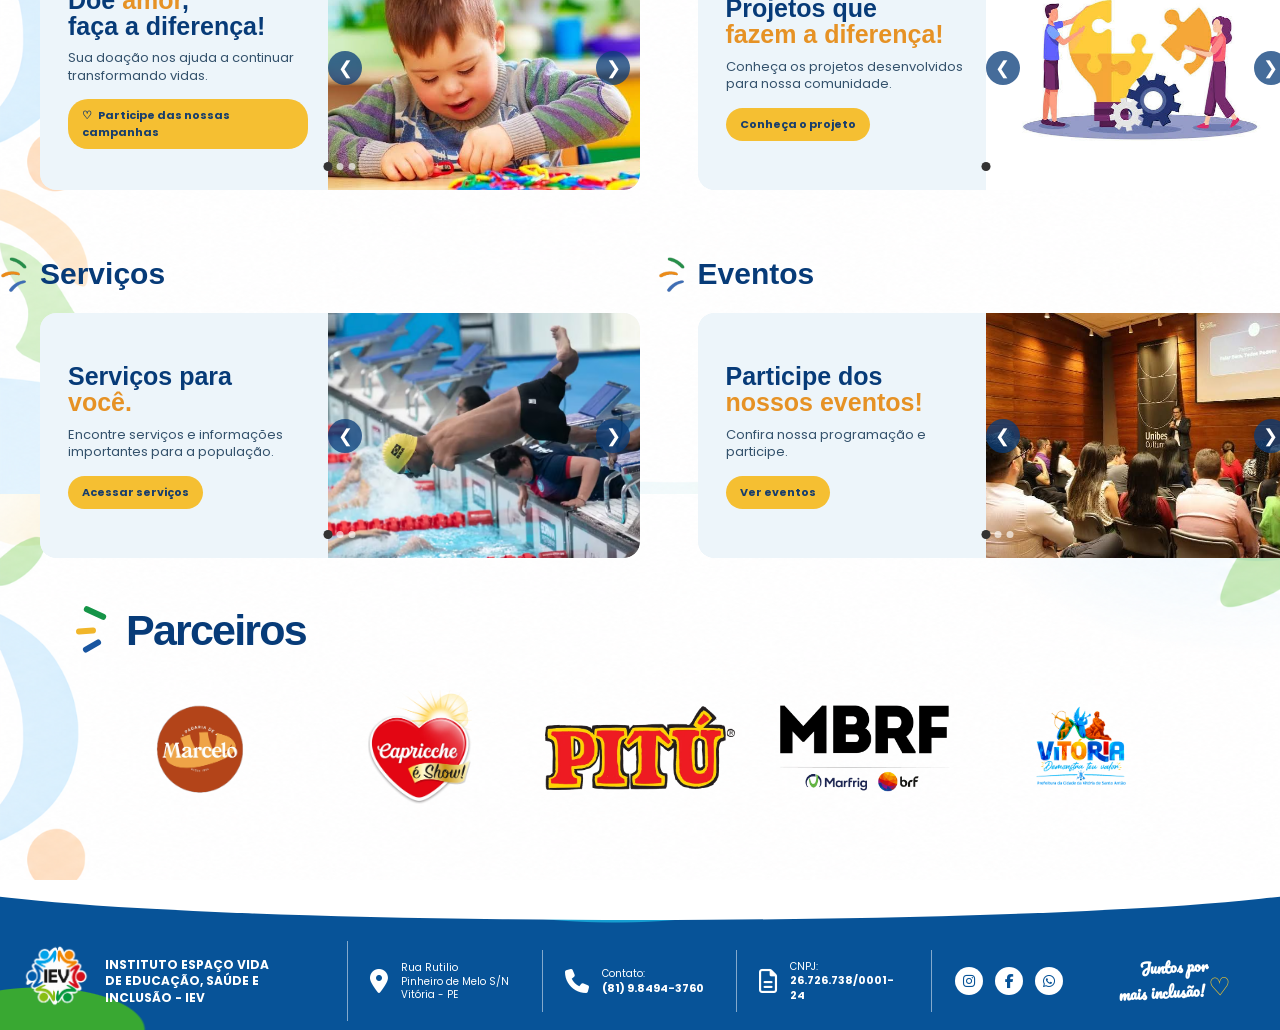
==== commit 6b152cee: "Update menu link to point to the correct index.html" ====
--- a/index.html
+++ b/index.html
@@ -17,7 +17,7 @@
 <header class="topo">
     <div class="topo-principal container">
         <a href="#" class="marca">
-            <img src="/Assets/Icons/iev-logo.png" alt="Instituto Espaço Vida">
+            <img src="Assets/Icons/iev-logo.png" alt="Instituto Espaço Vida">
         </a>
 
         <div class="instituto">
@@ -44,44 +44,44 @@
         </div>
 
         <div class="menu-hamburger" id="btnMenu">
-            <img src="/Assets/Icons/menuHamb.png" alt="Abrir menu">
+            <img src="Assets/Icons/menuHamb.png" alt="Abrir menu">
         </div>
     </div>
 
     <nav class="menu container">
-        <a class="menu-item verde" href="#">
+        <a class="menu-item verde" href="../IEV-Repo-main/index.html"><i class="fa-solid fa-house"></i> Início</a>
             <i class="fa-solid fa-house"></i> Início
         </a>
 
-        <a class="menu-item azul" href="/Pages/quem-somos.html">
+        <a class="menu-item azul" href="Pages/quem-somos.html">
             <i class="fa-solid fa-users"></i> Quem Somos
         </a>
 
-        <a class="menu-item laranja" href="/Pages/servicos.html">
+        <a class="menu-item laranja" href="Pages/servicos.html">
             <i class="fa-regular fa-heart"></i> Serviços
         </a>
 
-        <a class="menu-item vermelho" href="/Pages/projetos.html">
+        <a class="menu-item vermelho" href="Pages/projetos.html">
             <i class="fa-regular fa-newspaper"></i> Projetos
         </a>
 
-        <a class="menu-item verde2" href="/Pages/eventos.html">
+        <a class="menu-item verde2" href="Pages/eventos.html">
             <i class="fa-regular fa-calendar-days"></i> Eventos
         </a>
 
-        <a class="menu-item azul2" href="/Pages/galeria.html">
+        <a class="menu-item azul2" href="Pages/galeria.html">
             <i class="fa-regular fa-images"></i> Galeria
         </a>
 
-        <a class="menu-item azul3" href="/Pages/transparencia.html">
+        <a class="menu-item azul3" href="Pages/transparencia.html">
             <i class="fa-solid fa-handshake"></i> Transparência
         </a>
 
-        <a class="menu-item roxo" href="/Pages/como-ajudar.html">
+        <a class="menu-item roxo" href="Pages/como-ajudar.html">
             <i class="fa-solid fa-hand-holding-dollar"></i> Como Ajudar
         </a>
 
-        <a class="menu-item roxo2" href="/Pages/contato.html">
+        <a class="menu-item roxo2" href="Pages/contato.html">
             <i class="fa-regular fa-comments"></i> Contato
         </a>
     </nav>
@@ -103,7 +103,7 @@
                 <span>ADMINISTRAÇÃO</span>
             </div>
 
-            <a href="/Pages/dashboard.html" class="opcao-intra">
+            <a href="Pages/dashboard.html" class="opcao-intra">
                 <i class="fa-solid fa-gauge-high"></i>
                 <span>INTRA</span>
             </a>
@@ -127,7 +127,7 @@
                         cada pessoa importa e tem<br>
                         o direito de ser quem é.
                     </p>
-                    <a href="/Pages/projetos.html" class="botao-hero">
+                    <a href="Pages/projetos.html" class="botao-hero">
                         Conheça o nosso trabalho
                         <i class="fa-solid fa-arrow-right"></i>
                     </a>
@@ -135,13 +135,13 @@
                 <div class="hero-imagem">
                     <img
                         id="hero-slide"
-                        src="/Assets/Img/hero_foto.jpg"
+                        src="Assets/Img/hero_foto.jpg"
                         alt="Criança participando de atividade do Instituto Espaço Vida">
                     </div>
             </div>
         </section>
         <div class="indicadores" id="hero-indicadores"></div>
-        <script src="/Script/hero-carousel.js" defer></script>
+        <script src="Script/hero-carousel.js" defer></script>
 
         <section class="quem-somos">
 
@@ -422,7 +422,7 @@
     <div class="carrossel-bloco">
 
         <div class="titulo-campanha">
-            <img src="/Assets/Icons/detaLogo.png" alt="">
+            <img src="Assets/Icons/detaLogo.png" alt="">
             <h2>Campanhas</h2>
         </div>
 
@@ -447,7 +447,7 @@
                     </div>
 
                     <div class="slide-imagem">
-                        <img src="/Assets/Img/projeto1.jpeg" alt="Campanha">
+                        <img src="Assets/Img/projeto1.jpeg" alt="Campanha">
                     </div>
 
                 </div>
@@ -470,7 +470,7 @@
                     </div>
 
                     <div class="slide-imagem">
-                        <img src="/Assets/Img/projeto2.jpeg" alt="Campanha">
+                        <img src="Assets/Img/projeto2.jpeg" alt="Campanha">
                     </div>
 
                 </div>
@@ -493,7 +493,7 @@
                     </div>
 
                     <div class="slide-imagem">
-                        <img src="/Assets/Img/projeto3.jpeg" alt="Campanha">
+                        <img src="Assets/Img/projeto3.jpeg" alt="Campanha">
                     </div>
 
                 </div>
@@ -515,7 +515,7 @@
     <div class="carrossel-bloco">
 
         <div class="titulo-campanha">
-            <img src="/Assets/Icons/detaLogo.png" alt="">
+            <img src="Assets/Icons/detaLogo.png" alt="">
             <h2>Projetos</h2>
         </div>
 
@@ -539,7 +539,7 @@
                     </div>
 
                     <div class="slide-imagem">
-                        <img src="/Assets/Img/projeto4.jpeg" alt="Projeto">
+                        <img src="Assets/Img/projeto4.jpeg" alt="Projeto">
                     </div>
 
                 </div>
@@ -561,7 +561,7 @@
                     </div>
 
                     <div class="slide-imagem">
-                        <img src="/Assets/Img/projeto5.jpeg" alt="Projeto">
+                        <img src="Assets/Img/projeto5.jpeg" alt="Projeto">
                     </div>
 
                 </div>
@@ -582,7 +582,7 @@
                     </div>
 
                     <div class="slide-imagem">
-                        <img src="/Assets/Img/projeto6.jpeg" alt="Projeto">
+                        <img src="Assets/Img/projeto6.jpeg" alt="Projeto">
                     </div>
 
                 </div>
@@ -604,7 +604,7 @@
     <div class="carrossel-bloco">
 
         <div class="titulo-campanha">
-            <img src="/Assets/Icons/detaLogo.png" alt="">
+            <img src="Assets/Icons/detaLogo.png" alt="">
             <h2>Serviços</h2>
         </div>
 
@@ -628,7 +628,7 @@
                     </div>
 
                     <div class="slide-imagem">
-                        <img src="/Assets/Img/servico1.jpeg" alt="Serviço">
+                        <img src="Assets/Img/servico1.jpeg" alt="Serviço">
                     </div>
 
                 </div>
@@ -650,7 +650,7 @@
                     </div>
 
                     <div class="slide-imagem">
-                        <img src="/Assets/Img/servico2.jpeg" alt="Serviço">
+                        <img src="Assets/Img/servico2.jpeg" alt="Serviço">
                     </div>
 
                 </div>
@@ -672,7 +672,7 @@
                     </div>
 
                     <div class="slide-imagem">
-                        <img src="/Assets/Img/servico3.jpeg" alt="Serviço">
+                        <img src="Assets/Img/servico3.jpeg" alt="Serviço">
                     </div>
 
                 </div>
@@ -694,7 +694,7 @@
     <div class="carrossel-bloco">
 
         <div class="titulo-campanha">
-            <img src="/Assets/Icons/detaLogo.png" alt="">
+            <img src="Assets/Icons/detaLogo.png" alt="">
             <h2>Eventos</h2>
         </div>
 
@@ -718,7 +718,7 @@
                     </div>
 
                     <div class="slide-imagem">
-                        <img src="/Assets/Img/evento1.jpeg" alt="Evento">
+                        <img src="Assets/Img/evento1.jpeg" alt="Evento">
                     </div>
 
                 </div>
@@ -740,7 +740,7 @@
                     </div>
 
                     <div class="slide-imagem">
-                        <img src="/Assets/Img/evento2.jpeg" alt="Evento">
+                        <img src="Assets/Img/evento2.jpeg" alt="Evento">
                     </div>
 
                 </div>
@@ -762,7 +762,7 @@
                     </div>
 
                     <div class="slide-imagem">
-                        <img src="/Assets/Img/evento3.jpeg" alt="Evento">
+                        <img src="Assets/Img/evento3.jpeg" alt="Evento">
                     </div>
 
                 </div>
@@ -803,23 +803,23 @@
     <div class="parceiros-logos">
 
         <div class="parceiro-logo">
-            <img src="/Assets/Icons/logo-marcelo.png" alt="Padaria de Marcelo">
+            <img src="Assets/Icons/logo-marcelo.png" alt="Padaria de Marcelo">
         </div>
 
         <div class="parceiro-logo">
-            <img src="/Assets/Icons/carpriche.png" alt="Capricche">
+            <img src="Assets/Icons/carpriche.png" alt="Capricche">
         </div>
 
         <div class="parceiro-logo">
-            <img src="/Assets/Icons/pitu.png" alt="Pitú">
+            <img src="Assets/Icons/pitu.png" alt="Pitú">
         </div>
 
         <div class="parceiro-logo">
-            <img src="/Assets/Icons/mbrf.png" alt="MBRF">
+            <img src="Assets/Icons/mbrf.png" alt="MBRF">
         </div>
 
         <div class="parceiro-logo">
-            <img src="/Assets/Icons/logo-vitoria.png" alt="Vitória">
+            <img src="Assets/Icons/logo-vitoria.png" alt="Vitória">
         </div>
 
     </div>
@@ -839,7 +839,7 @@
         <div class="rodape-principal container">
 
             <div class="footer-marca">
-                <img src="/Assets/Icons/iev-logo.png" alt="IEV">
+                <img src="Assets/Icons/iev-logo.png" alt="IEV">
                 <strong>INSTITUTO ESPAÇO VIDA<br>
                     DE EDUCAÇÃO, SAÚDE E INCLUSÃO - IEV</strong>
             </div>
@@ -882,8 +882,8 @@
         </div>
     </footer>
 
-    <script src="/Script/script.js"></script>
-    <script src="/Script/carrossel.js"></script>
+    <script src="Script/script.js"></script>
+    <script src="Script/carrossel.js"></script>
 
 </body>
 </html>
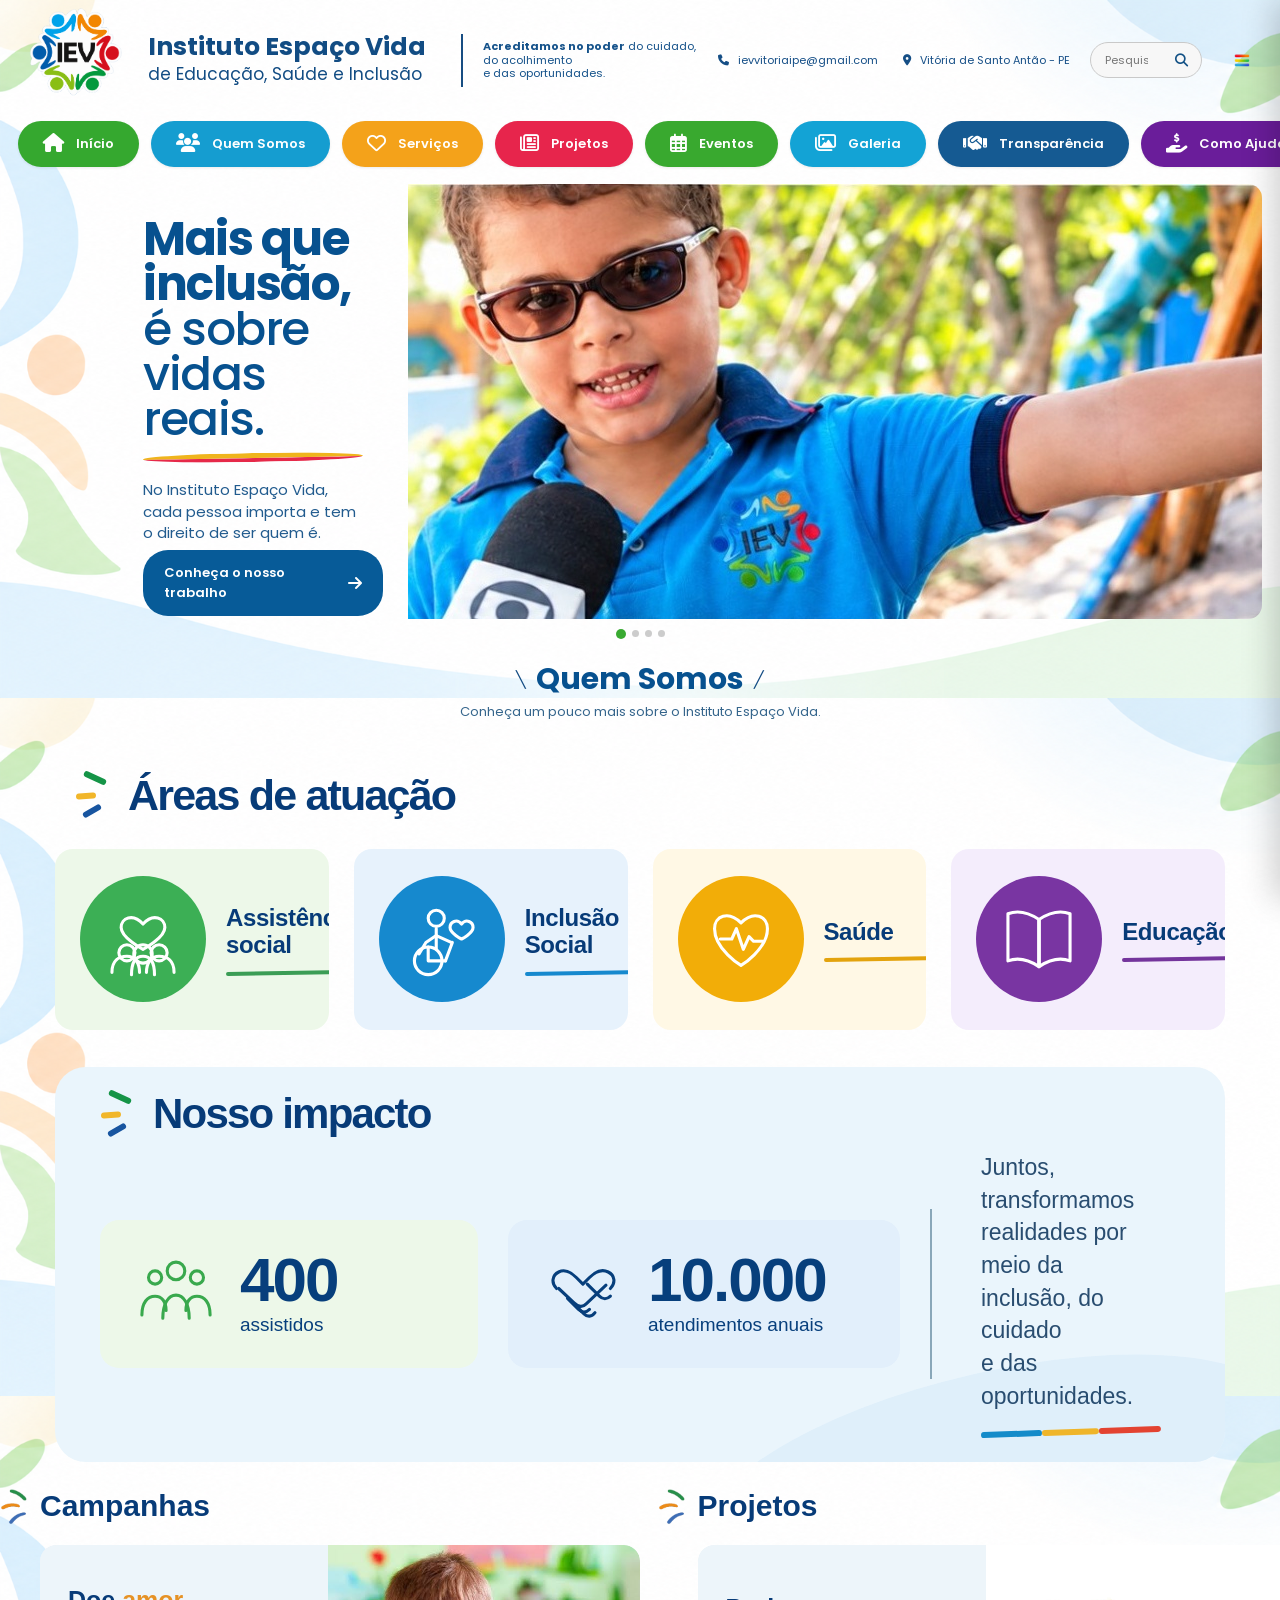
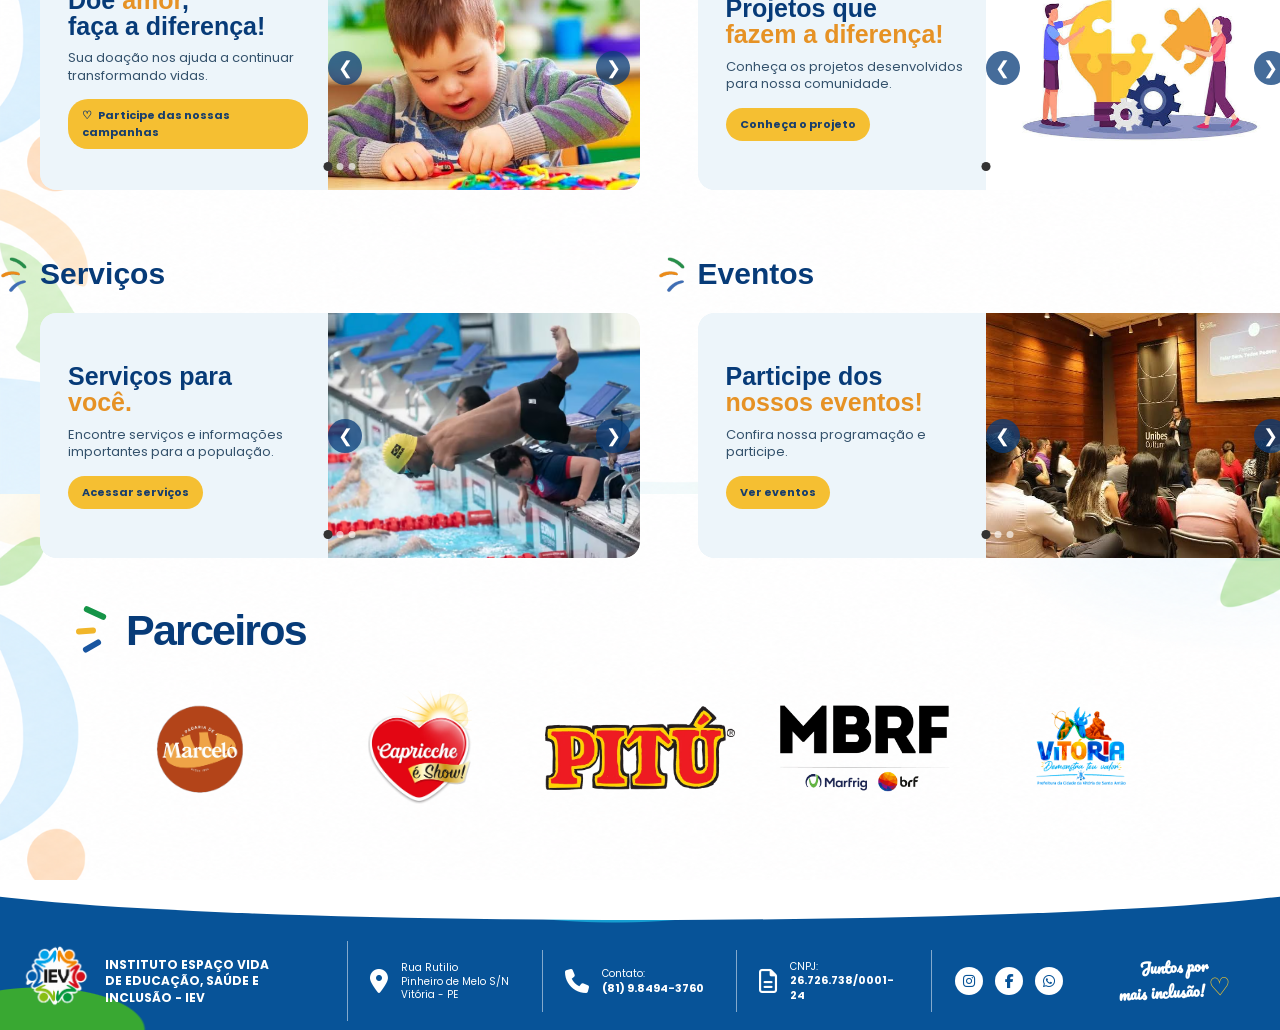
==== commit 9c424467: "Update menu item link to use hash" ====
--- a/index.html
+++ b/index.html
@@ -49,7 +49,7 @@
     </div>
 
     <nav class="menu container">
-        <a class="menu-item verde" href="../IEV-Repo-main/index.html"><i class="fa-solid fa-house"></i> Início</a>
+        <a class="menu-item verde" href="#">
             <i class="fa-solid fa-house"></i> Início
         </a>
 
